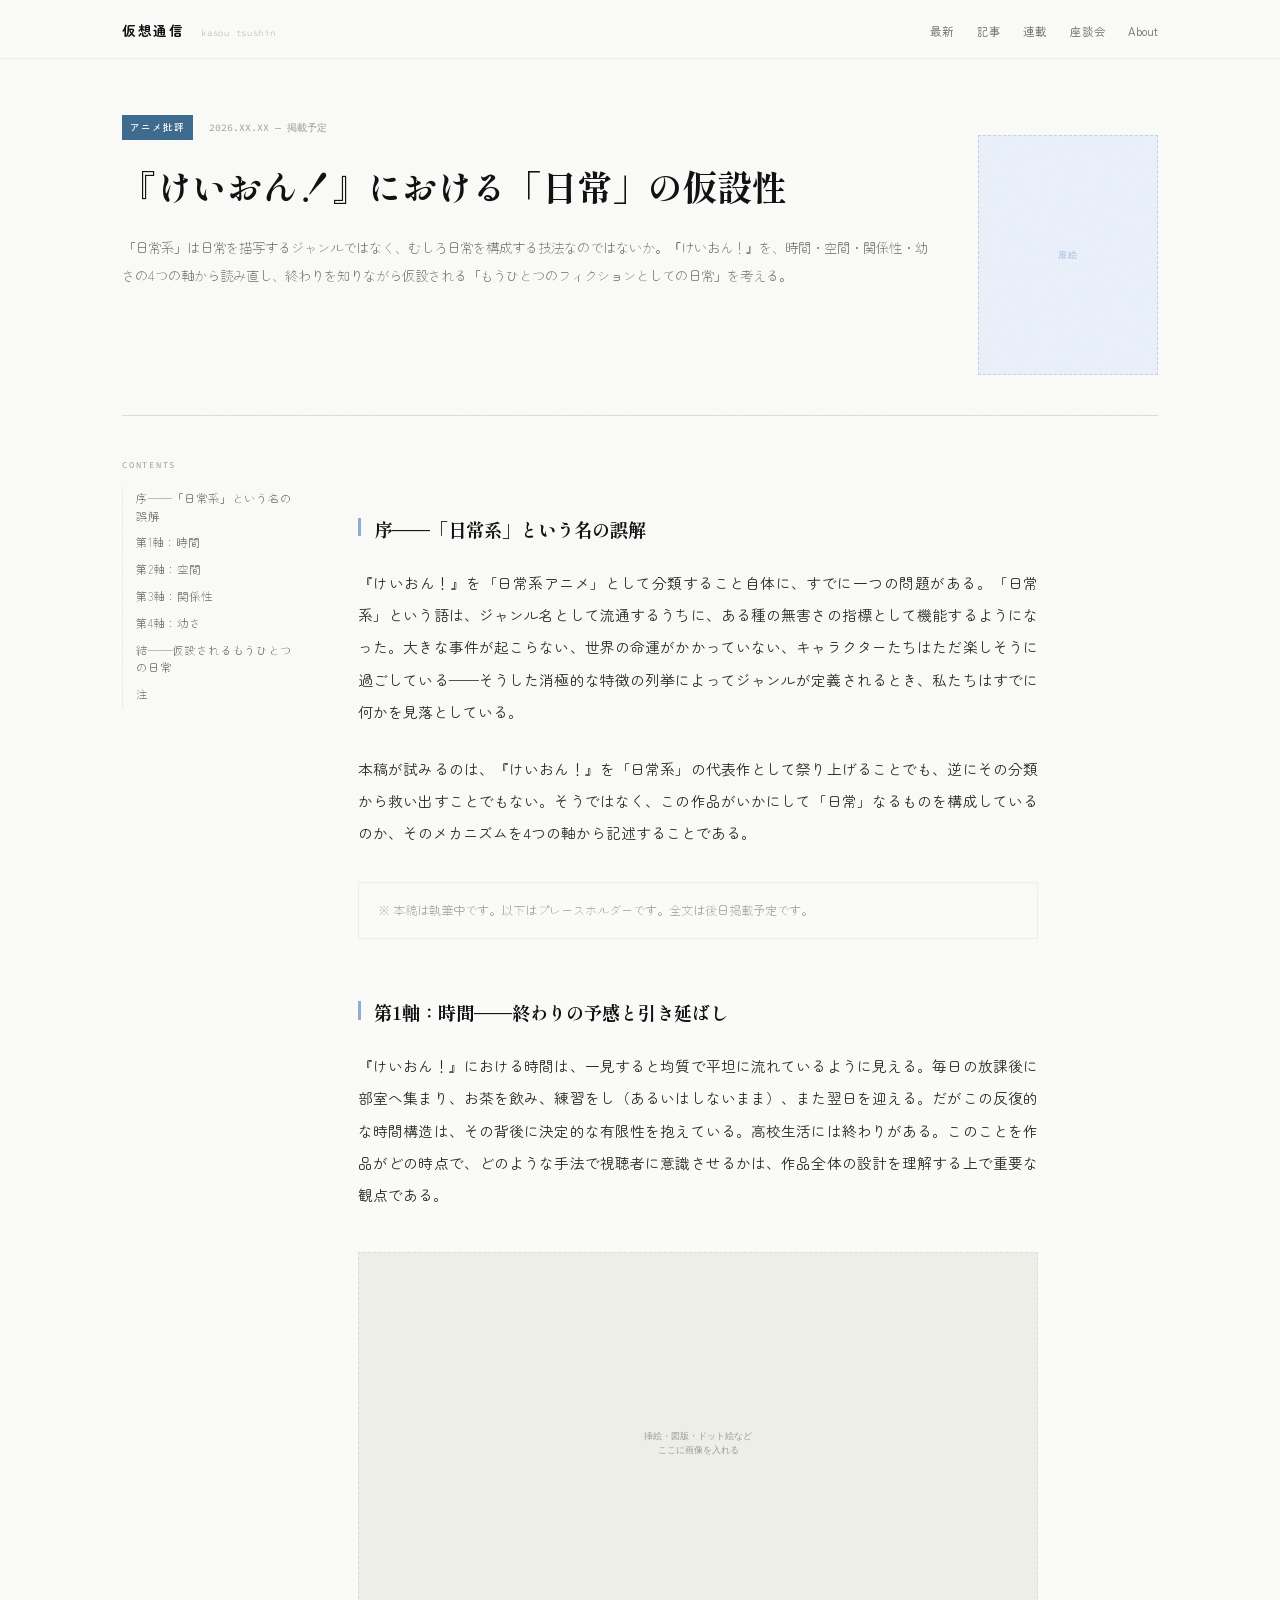
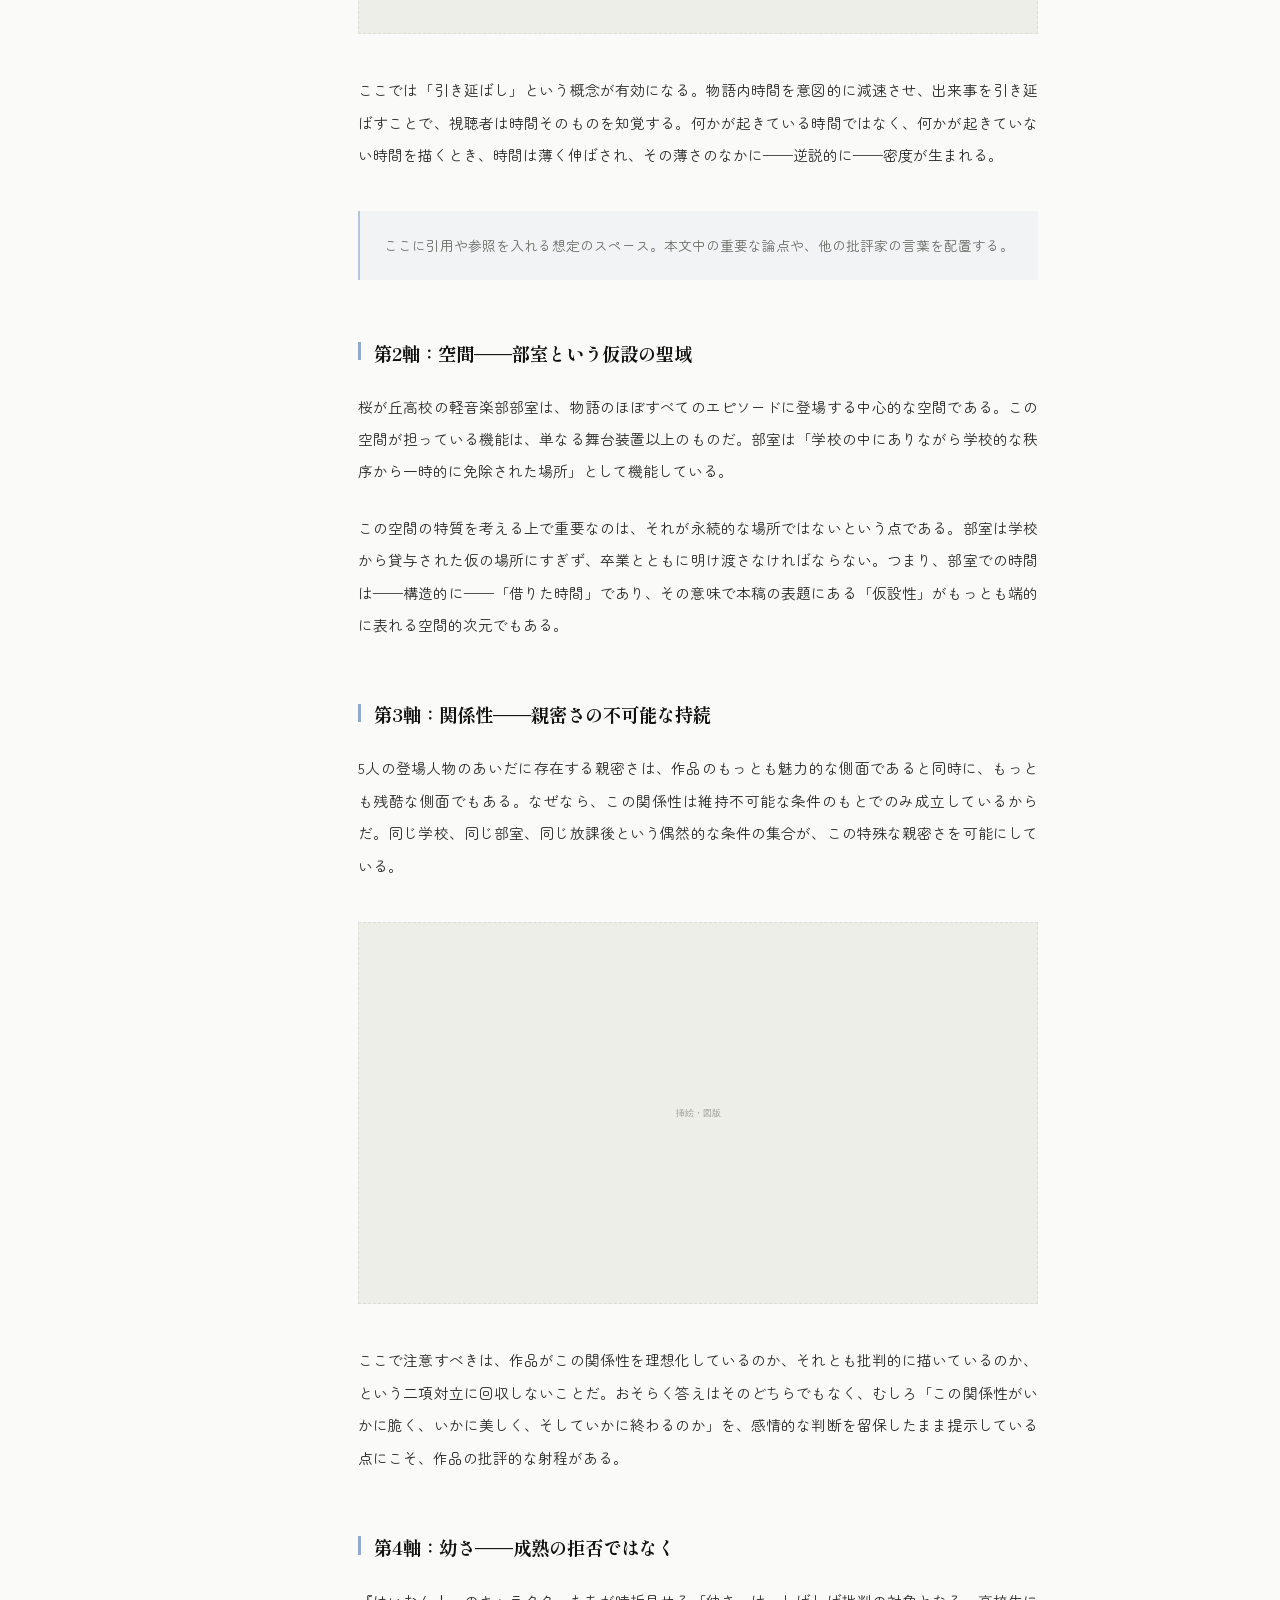
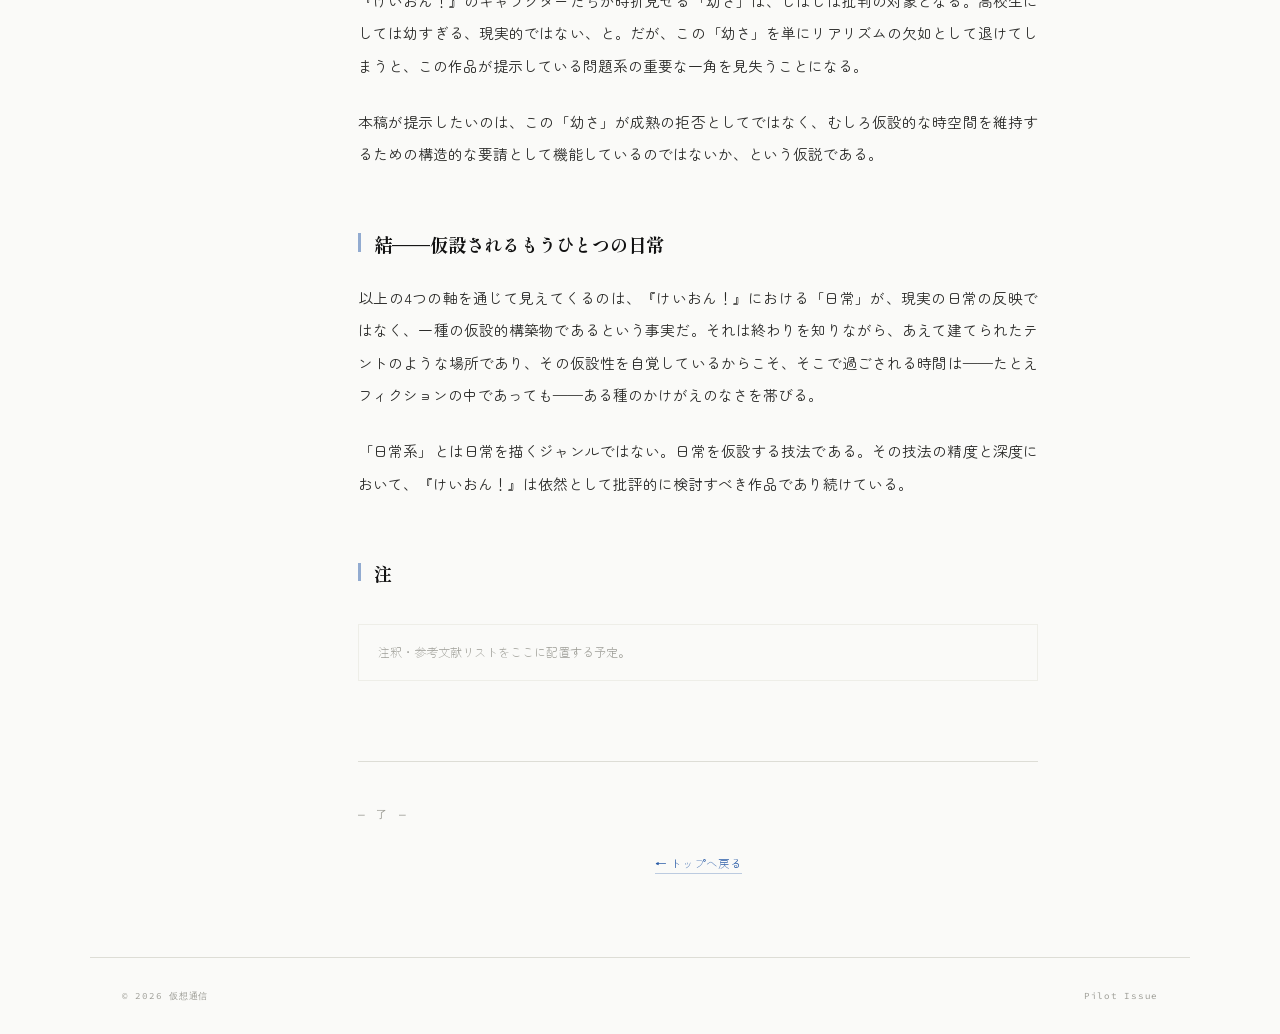
==== article-k-on.html @ 606ac93c "Create article-k-on.html" ====
<!DOCTYPE html>
<html lang="ja">
<head>
  <meta charset="UTF-8">
  <meta name="viewport" content="width=device-width, initial-scale=1.0">
  <title>『けいおん！』における「日常」の仮設性 — 仮想通信</title>
  <link rel="stylesheet" href="style.css">
</head>
<body>

  <header class="site-header">
    <div class="header-inner">
      <div>
        <a href="index.html" class="site-title">仮想通信</a>
        <span class="site-title-sub">kasou tsushin</span>
      </div>
      <button class="nav-toggle" aria-label="メニュー" onclick="document.querySelector('.site-nav').classList.toggle('open')">
        <span></span><span></span><span></span>
      </button>
      <nav class="site-nav">
        <ul>
          <li><a href="index.html#latest">最新</a></li>
          <li><a href="index.html#articles">記事</a></li>
          <li><a href="index.html#series">連載</a></li>
          <li><a href="index.html#zadankai">座談会</a></li>
          <li><a href="index.html#about">About</a></li>
        </ul>
      </nav>
    </div>
  </header>

  <header class="article-header">
    <div class="article-header-text">
      <div class="article-meta">
        <span class="tag tag-anime">アニメ批評</span>
        <span class="article-date">2026.XX.XX — 掲載予定</span>
      </div>
      <h1>『けいおん！』における「日常」の仮設性</h1>
      <p class="lead">「日常系」は日常を描写するジャンルではなく、むしろ日常を構成する技法なのではないか。『けいおん！』を、時間・空間・関係性・幼さの4つの軸から読み直し、終わりを知りながら仮設される「もうひとつのフィクションとしての日常」を考える。</p>
    </div>
    <div class="article-header-visual">
      <span class="article-visual-label">扉絵</span>
    </div>
  </header>

  <div class="header-divider"><div class="header-divider-line"></div></div>

  <div class="article-layout">

    <nav class="toc">
      <p class="toc-head">Contents</p>
      <ol>
        <li><a href="#sec1">序——「日常系」という名の誤解</a></li>
        <li><a href="#sec2">第1軸：時間</a></li>
        <li><a href="#sec3">第2軸：空間</a></li>
        <li><a href="#sec4">第3軸：関係性</a></li>
        <li><a href="#sec5">第4軸：幼さ</a></li>
        <li><a href="#sec6">結——仮設されるもうひとつの日常</a></li>
        <li><a href="#sec7">注</a></li>
      </ol>
    </nav>

    <article class="article-body">

      <h2 id="sec1">序——「日常系」という名の誤解</h2>

      <p>『けいおん！』を「日常系アニメ」として分類すること自体に、すでに一つの問題がある。「日常系」という語は、ジャンル名として流通するうちに、ある種の無害さの指標として機能するようになった。大きな事件が起こらない、世界の命運がかかっていない、キャラクターたちはただ楽しそうに過ごしている——そうした消極的な特徴の列挙によってジャンルが定義されるとき、私たちはすでに何かを見落としている。</p>

      <p>本稿が試みるのは、『けいおん！』を「日常系」の代表作として祭り上げることでも、逆にその分類から救い出すことでもない。そうではなく、この作品がいかにして「日常」なるものを構成しているのか、そのメカニズムを4つの軸から記述することである。</p>

      <div class="section-note">※ 本稿は執筆中です。以下はプレースホルダーです。全文は後日掲載予定です。</div>

      <h2 id="sec2">第1軸：時間——終わりの予感と引き延ばし</h2>

      <p>『けいおん！』における時間は、一見すると均質で平坦に流れているように見える。毎日の放課後に部室へ集まり、お茶を飲み、練習をし（あるいはしないまま）、また翌日を迎える。だがこの反復的な時間構造は、その背後に決定的な有限性を抱えている。高校生活には終わりがある。このことを作品がどの時点で、どのような手法で視聴者に意識させるかは、作品全体の設計を理解する上で重要な観点である。</p>

      <!-- 本文中のイラスト挿入枠 -->
      <div class="inline-visual">
        <span class="inline-visual-label">挿絵・図版・ドット絵など<br>ここに画像を入れる</span>
      </div>

      <p>ここでは「引き延ばし」という概念が有効になる。物語内時間を意図的に減速させ、出来事を引き延ばすことで、視聴者は時間そのものを知覚する。何かが起きている時間ではなく、何かが起きていない時間を描くとき、時間は薄く伸ばされ、その薄さのなかに——逆説的に——密度が生まれる。</p>

      <blockquote>
        <p>ここに引用や参照を入れる想定のスペース。本文中の重要な論点や、他の批評家の言葉を配置する。</p>
      </blockquote>

      <h2 id="sec3">第2軸：空間——部室という仮設の聖域</h2>

      <p>桜が丘高校の軽音楽部部室は、物語のほぼすべてのエピソードに登場する中心的な空間である。この空間が担っている機能は、単なる舞台装置以上のものだ。部室は「学校の中にありながら学校的な秩序から一時的に免除された場所」として機能している。</p>

      <p>この空間の特質を考える上で重要なのは、それが永続的な場所ではないという点である。部室は学校から貸与された仮の場所にすぎず、卒業とともに明け渡さなければならない。つまり、部室での時間は——構造的に——「借りた時間」であり、その意味で本稿の表題にある「仮設性」がもっとも端的に表れる空間的次元でもある。</p>

      <h2 id="sec4">第3軸：関係性——親密さの不可能な持続</h2>

      <p>5人の登場人物のあいだに存在する親密さは、作品のもっとも魅力的な側面であると同時に、もっとも残酷な側面でもある。なぜなら、この関係性は維持不可能な条件のもとでのみ成立しているからだ。同じ学校、同じ部室、同じ放課後という偶然的な条件の集合が、この特殊な親密さを可能にしている。</p>

      <div class="inline-visual">
        <span class="inline-visual-label">挿絵・図版</span>
      </div>

      <p>ここで注意すべきは、作品がこの関係性を理想化しているのか、それとも批判的に描いているのか、という二項対立に回収しないことだ。おそらく答えはそのどちらでもなく、むしろ「この関係性がいかに脆く、いかに美しく、そしていかに終わるのか」を、感情的な判断を留保したまま提示している点にこそ、作品の批評的な射程がある。</p>

      <h2 id="sec5">第4軸：幼さ——成熟の拒否ではなく</h2>

      <p>『けいおん！』のキャラクターたちが時折見せる「幼さ」は、しばしば批判の対象となる。高校生にしては幼すぎる、現実的ではない、と。だが、この「幼さ」を単にリアリズムの欠如として退けてしまうと、この作品が提示している問題系の重要な一角を見失うことになる。</p>

      <p>本稿が提示したいのは、この「幼さ」が成熟の拒否としてではなく、むしろ仮設的な時空間を維持するための構造的な要請として機能しているのではないか、という仮説である。</p>

      <h2 id="sec6">結——仮設されるもうひとつの日常</h2>

      <p>以上の4つの軸を通じて見えてくるのは、『けいおん！』における「日常」が、現実の日常の反映ではなく、一種の仮設的構築物であるという事実だ。それは終わりを知りながら、あえて建てられたテントのような場所であり、その仮設性を自覚しているからこそ、そこで過ごされる時間は——たとえフィクションの中であっても——ある種のかけがえのなさを帯びる。</p>

      <p>「日常系」とは日常を描くジャンルではない。日常を仮設する技法である。その技法の精度と深度において、『けいおん！』は依然として批評的に検討すべき作品であり続けている。</p>

      <h2 id="sec7">注</h2>

      <div class="section-note">注釈・参考文献リストをここに配置する予定。</div>

      <div class="article-end">
        <p>— 了 —</p>
        <a href="index.html" class="back-link">← トップへ戻る</a>
      </div>

    </article>
  </div>

  <footer class="site-footer">
    <p>&copy; 2026 仮想通信</p>
    <p>Pilot Issue</p>
  </footer>

</body>
</html>
---- style.css ----
/* ===================================
   仮想通信 — v3
   More visual, more color, illustration-ready
   =================================== */

@import url('https://fonts.googleapis.com/css2?family=Zen+Maru+Gothic:wght@300;400;500;700&family=Zen+Kaku+Gothic+New:wght@300;400;500;700&family=Shippori+Mincho:wght@400;600;700&family=Source+Code+Pro:ital,wght@0,300;0,400;1,300&display=swap');

:root {
  --issue-color:     #2b5da8;
  --issue-color-rgb: 43, 93, 168;
  --issue-pale:      #e9f0fa;

  --accent-warm:     #d4714e;
  --accent-warm-rgb: 212, 113, 78;
  --accent-green:    #4a8c6f;
  --accent-violet:   #7b6b9e;

  --bg:           #fafaf8;
  --bg-warm:      #fdf8f5;
  --fg:           #111111;
  --fg-body:      #2a2a28;
  --fg-sub:       #6b6b66;
  --fg-muted:     #9c9c95;
  --border:       #ddddd6;
  --border-faint: #eeeee8;

  --font-mincho: 'Shippori Mincho', 'YuMincho', '游明朝', serif;
  --font-gothic: 'Zen Maru Gothic', 'Zen Kaku Gothic New', 'Hiragino Kaku Gothic ProN', sans-serif;
  --font-gothic-sharp: 'Zen Kaku Gothic New', 'Hiragino Kaku Gothic ProN', sans-serif;
  --font-mono:   'Source Code Pro', 'Courier New', monospace;

  --content-max: 1100px;
  --gap: 2rem;
}

*, *::before, *::after { margin: 0; padding: 0; box-sizing: border-box; }
html { font-size: 16px; scroll-behavior: smooth; }

body {
  font-family: var(--font-gothic);
  color: var(--fg-body);
  background: var(--bg);
  line-height: 1.95;
  -webkit-font-smoothing: antialiased;
}

/* grain — subtle */
body::before {
  content: '';
  position: fixed;
  inset: 0;
  pointer-events: none;
  z-index: 9999;
  opacity: 0.02;
  background-image: url("data:image/svg+xml,%3Csvg viewBox='0 0 256 256' xmlns='http://www.w3.org/2000/svg'%3E%3Cfilter id='n'%3E%3CfeTurbulence type='fractalNoise' baseFrequency='0.9' numOctaves='4' stitchTiles='stitch'/%3E%3C/filter%3E%3Crect width='100%25' height='100%25' filter='url(%23n)'/%3E%3C/svg%3E");
  background-size: 256px;
}

a { color: inherit; text-decoration: none; }
img { max-width: 100%; display: block; }

/* === Header === */
.site-header {
  position: sticky; top: 0; z-index: 100;
  background: rgba(250, 250, 248, 0.92);
  backdrop-filter: blur(12px);
  border-bottom: 1px solid var(--border-faint);
}
.header-inner {
  max-width: var(--content-max);
  margin: 0 auto;
  padding: 0.85rem var(--gap);
  display: flex;
  align-items: baseline;
  justify-content: space-between;
}
.site-title {
  font-family: var(--font-gothic);
  font-size: 0.85rem;
  font-weight: 700;
  letter-spacing: 0.12em;
  color: var(--fg);
}
.site-title-sub {
  font-family: var(--font-mono);
  font-size: 0.55rem;
  font-weight: 300;
  letter-spacing: 0.08em;
  color: var(--fg-muted);
  margin-left: 0.8rem;
}
.site-nav ul { display: flex; gap: 1.4rem; list-style: none; }
.site-nav a {
  font-family: var(--font-gothic);
  font-size: 0.72rem;
  font-weight: 400;
  color: var(--fg-sub);
  transition: color 0.2s;
}
.site-nav a:hover { color: var(--fg); }
.nav-toggle {
  display: none;
  background: none; border: none; cursor: pointer; padding: 4px;
}
.nav-toggle span {
  display: block; width: 18px; height: 1px; background: var(--fg); margin: 5px 0;
}

/* === Hero — 群像の表紙的なインパクト === */
.hero {
  max-width: var(--content-max);
  margin: 0 auto;
  padding: 3.5rem var(--gap) 3rem;
  display: grid;
  grid-template-columns: 1fr 280px;
  gap: 3rem;
  align-items: center;
}

.hero-text {
  /* text side */
}

.hero-issue {
  font-family: var(--font-mono);
  font-size: 0.6rem;
  font-weight: 300;
  letter-spacing: 0.2em;
  color: var(--issue-color);
  margin-bottom: 1.5rem;
  display: flex;
  align-items: center;
  gap: 0.8rem;
}
.hero-issue::before {
  content: '';
  display: block;
  width: 28px; height: 1px;
  background: var(--issue-color);
}

.hero h1 {
  font-family: var(--font-mincho);
  font-size: clamp(1.7rem, 4vw, 2.6rem);
  font-weight: 700;
  line-height: 1.55;
  letter-spacing: 0.02em;
  color: var(--fg);
}
.hero h1 em {
  font-style: normal;
  color: var(--issue-color);
}

.hero-desc {
  margin-top: 1.5rem;
  font-size: 0.84rem;
  font-weight: 400;
  line-height: 2.1;
  color: var(--fg-sub);
}

/* ヒーローのイラスト枠 */
.hero-visual {
  aspect-ratio: 4 / 5;
  background: var(--issue-pale);
  border: 2px dashed rgba(var(--issue-color-rgb), 0.2);
  display: flex;
  flex-direction: column;
  align-items: center;
  justify-content: center;
  gap: 0.8rem;
  position: relative;
  overflow: hidden;
}

/* ドット絵風デコレーション */
.hero-visual::before {
  content: '';
  position: absolute;
  inset: 8px;
  background:
    linear-gradient(90deg, rgba(var(--issue-color-rgb), 0.08) 1px, transparent 1px),
    linear-gradient(rgba(var(--issue-color-rgb), 0.08) 1px, transparent 1px);
  background-size: 12px 12px;
  opacity: 0.5;
}

.hero-visual-label {
  font-family: var(--font-mono);
  font-size: 0.6rem;
  color: rgba(var(--issue-color-rgb), 0.5);
  letter-spacing: 0.1em;
  z-index: 1;
}

/* ドット絵的な装飾パターン — 純CSS */
.pixel-deco {
  width: 80px; height: 80px;
  z-index: 1;
  display: grid;
  grid-template-columns: repeat(8, 1fr);
  grid-template-rows: repeat(8, 1fr);
  gap: 1px;
}
.pixel-deco span {
  border-radius: 1px;
}

/* === Divider === */
.divider {
  max-width: var(--content-max);
  margin: 0 auto;
  padding: 0 var(--gap);
}
.divider-line { height: 1px; background: var(--border); }

/* 色つきディバイダー */
.divider-color .divider-line {
  height: 3px;
  background: linear-gradient(
    90deg,
    var(--issue-color) 0%, var(--issue-color) 30%,
    var(--accent-warm) 30%, var(--accent-warm) 55%,
    var(--accent-green) 55%, var(--accent-green) 75%,
    var(--accent-violet) 75%, var(--accent-violet) 100%
  );
  opacity: 0.6;
}

/* === Main Layout === */
.main-grid {
  display: grid;
  grid-template-columns: 1fr 240px;
  gap: 4rem;
  max-width: var(--content-max);
  margin: 0 auto;
  padding: 3rem var(--gap) 5rem;
}

/* === Section Head === */
.section-head {
  display: flex;
  align-items: baseline;
  gap: 1rem;
  margin-bottom: 1.8rem;
}
.section-head-label {
  font-family: var(--font-mono);
  font-size: 0.58rem;
  font-weight: 400;
  letter-spacing: 0.15em;
  color: var(--issue-color);
  text-transform: uppercase;
  white-space: nowrap;
}
.section-head-line { flex: 1; height: 1px; background: var(--border); }

/* === Featured === */
.featured { margin-bottom: 3.5rem; }

.featured-card {
  padding: 0;
  display: grid;
  grid-template-columns: 1fr 200px;
  gap: 2rem;
  align-items: start;
}

.featured-card-text {
  padding: 1.5rem 0;
}

.featured-meta {
  display: flex;
  align-items: center;
  gap: 1rem;
  margin-bottom: 1rem;
}
.tag {
  font-family: var(--font-gothic-sharp);
  font-size: 0.6rem;
  font-weight: 500;
  letter-spacing: 0.1em;
  padding: 3px 8px;
  color: #fff;
}
.status {
  font-family: var(--font-mono);
  font-size: 0.6rem;
  color: var(--fg-muted);
}
.featured-card h3 {
  font-family: var(--font-mincho);
  font-size: 1.4rem;
  font-weight: 700;
  line-height: 1.65;
  color: var(--fg);
  margin-bottom: 1rem;
}
.featured-card .excerpt {
  font-size: 0.83rem;
  font-weight: 300;
  line-height: 2.1;
  color: var(--fg-sub);
}
.read-btn {
  display: inline-flex;
  align-items: center;
  gap: 0.6rem;
  margin-top: 1.5rem;
  font-size: 0.72rem;
  font-weight: 500;
  letter-spacing: 0.08em;
  color: var(--issue-color);
  padding: 0.5rem 0;
  border-bottom: 1px solid var(--issue-color);
  transition: gap 0.3s;
}
.read-btn:hover { gap: 1rem; }

/* 記事のイラスト枠 */
.article-visual {
  aspect-ratio: 3 / 4;
  background: var(--issue-pale);
  border: 1.5px dashed rgba(var(--issue-color-rgb), 0.2);
  display: flex;
  align-items: center;
  justify-content: center;
  position: relative;
  margin-top: 1.5rem;
}
.article-visual-label {
  font-family: var(--font-mono);
  font-size: 0.55rem;
  color: rgba(var(--issue-color-rgb), 0.4);
  letter-spacing: 0.08em;
  text-align: center;
  line-height: 1.6;
}

/* === Article List === */
.articles-section { margin-bottom: 3.5rem; }
.article-item {
  padding: 1.5rem 0;
  border-top: 1px solid var(--border-faint);
  display: grid;
  grid-template-columns: 56px 1fr 80px;
  gap: 1.2rem;
  align-items: start;
}
.article-num {
  font-family: var(--font-mono);
  font-size: 1.8rem;
  font-weight: 300;
  color: var(--border);
  line-height: 1;
  padding-top: 0.1rem;
}
.article-item .tag { margin-bottom: 0.4rem; }

.tag-anime   { background: #3d6b8e; }
.tag-music   { background: var(--accent-green); }
.tag-thought { background: var(--accent-violet); }
.tag-book    { background: var(--accent-warm); }

.article-item h3 {
  font-family: var(--font-mincho);
  font-size: 1rem;
  font-weight: 600;
  line-height: 1.7;
  color: var(--fg);
  margin-bottom: 0.3rem;
  transition: color 0.2s;
}
.article-item h3:hover { color: var(--issue-color); }
.article-item > div > p {
  font-size: 0.78rem;
  font-weight: 300;
  line-height: 1.9;
  color: var(--fg-sub);
}

/* 記事リスト内の小さなイラスト枠 */
.article-thumb {
  aspect-ratio: 1;
  background: var(--border-faint);
  border: 1px dashed var(--border);
  display: flex;
  align-items: center;
  justify-content: center;
  margin-top: 0.2rem;
}
.article-thumb-label {
  font-family: var(--font-mono);
  font-size: 0.45rem;
  color: var(--fg-muted);
  text-align: center;
}

/* === Series === */
.series-section { margin-bottom: 3.5rem; }

.series-card {
  padding: 1.4rem 0;
  border-top: 1px solid var(--border-faint);
}
.series-header {
  display: flex;
  align-items: baseline;
  gap: 0.8rem;
  margin-bottom: 0.4rem;
}
.series-name {
  font-size: 0.65rem;
  font-weight: 500;
  letter-spacing: 0.08em;
  color: var(--fg-muted);
}
.series-ep {
  font-family: var(--font-mono);
  font-size: 0.6rem;
  font-weight: 300;
  color: var(--fg-muted);
}
.series-card h3 {
  font-size: 1rem;
  font-weight: 500;
  line-height: 1.7;
  color: var(--fg);
  margin-bottom: 0.3rem;
}
.series-card h3 a { color: inherit; transition: color 0.2s; }
.series-card h3 a:hover { color: var(--issue-color); }
.series-card p {
  font-size: 0.78rem;
  font-weight: 300;
  line-height: 1.9;
  color: var(--fg-sub);
}
.series-card .participants {
  font-family: var(--font-mono);
  font-size: 0.62rem;
  color: var(--fg-muted);
  margin-top: 0.4rem;
}

/* === 座談会 === */
.zadankai-section { margin-bottom: 2rem; }

.zadankai-card {
  padding: 1.6rem 1.8rem;
  border-left: 3px solid var(--accent-warm);
  background: rgba(var(--accent-warm-rgb), 0.04);
}
.zadankai-label {
  font-family: var(--font-gothic-sharp);
  font-size: 0.58rem;
  font-weight: 500;
  letter-spacing: 0.15em;
  color: var(--accent-warm);
  margin-bottom: 0.5rem;
}
.zadankai-card h3 {
  font-size: 1.08rem;
  font-weight: 500;
  line-height: 1.7;
  color: var(--fg);
  margin-bottom: 0.5rem;
}
.zadankai-card h3 a { color: inherit; transition: color 0.2s; }
.zadankai-card h3 a:hover { color: var(--accent-warm); }
.zadankai-card .zadankai-desc {
  font-size: 0.8rem;
  font-weight: 300;
  line-height: 2;
  color: var(--fg-sub);
}
.zadankai-card .participants {
  font-family: var(--font-mono);
  font-size: 0.62rem;
  color: var(--fg-muted);
  margin-top: 0.6rem;
}

/* === Sidebar === */
.sidebar {
  display: flex;
  flex-direction: column;
  gap: 2.5rem;
  padding-top: 0.5rem;
}
.sb-head {
  font-family: var(--font-mono);
  font-size: 0.55rem;
  font-weight: 400;
  letter-spacing: 0.2em;
  text-transform: uppercase;
  color: var(--fg-muted);
  margin-bottom: 0.8rem;
}
.sb p {
  font-size: 0.78rem;
  font-weight: 300;
  line-height: 1.95;
  color: var(--fg-sub);
}
.sb-list {
  list-style: none;
  font-size: 0.76rem;
  font-weight: 300;
  line-height: 1.6;
  color: var(--fg-sub);
}
.sb-list li {
  padding: 0.3rem 0 0.3rem 0.8rem;
  position: relative;
}
.sb-list li::before {
  content: '';
  position: absolute;
  left: 0; top: 50%;
  width: 4px; height: 1px;
  background: var(--fg-muted);
}
.sb-list a { transition: color 0.2s; }
.sb-list a:hover { color: var(--issue-color); }

/* sidebar visual slot */
.sb-visual {
  aspect-ratio: 4 / 3;
  background: var(--border-faint);
  border: 1.5px dashed var(--border);
  display: flex;
  align-items: center;
  justify-content: center;
}
.sb-visual-label {
  font-family: var(--font-mono);
  font-size: 0.5rem;
  color: var(--fg-muted);
  text-align: center;
  line-height: 1.6;
}

.contact-box {
  font-family: var(--font-mono);
  font-size: 0.65rem;
  color: var(--fg-muted);
  padding: 0.8rem;
  border: 1px solid var(--border-faint);
  text-align: center;
  line-height: 1.8;
}

/* === Footer === */
.site-footer {
  border-top: 1px solid var(--border);
  padding: 1.8rem var(--gap);
  display: flex;
  justify-content: space-between;
  align-items: baseline;
  max-width: var(--content-max);
  margin: 0 auto;
}
.site-footer p {
  font-family: var(--font-mono);
  font-size: 0.58rem;
  letter-spacing: 0.08em;
  color: var(--fg-muted);
}

/* === Article Detail === */
.article-header {
  max-width: var(--content-max);
  margin: 0 auto;
  padding: 3.5rem var(--gap) 2.5rem;
  display: grid;
  grid-template-columns: 1fr 180px;
  gap: 2.5rem;
  align-items: start;
}
.article-header-text { /* text column */ }

.article-meta {
  display: flex;
  align-items: center;
  gap: 1rem;
  margin-bottom: 1.2rem;
  flex-wrap: wrap;
}
.article-date {
  font-family: var(--font-mono);
  font-size: 0.62rem;
  color: var(--fg-muted);
}
.article-header h1 {
  font-family: var(--font-mincho);
  font-size: clamp(1.5rem, 3.5vw, 2.2rem);
  font-weight: 700;
  line-height: 1.55;
  color: var(--fg);
}
.article-header .lead {
  margin-top: 1.2rem;
  font-size: 0.84rem;
  font-weight: 300;
  line-height: 2.1;
  color: var(--fg-sub);
}

/* article header visual */
.article-header-visual {
  aspect-ratio: 3 / 4;
  background: var(--issue-pale);
  border: 1.5px dashed rgba(var(--issue-color-rgb), 0.2);
  display: flex;
  align-items: center;
  justify-content: center;
  margin-top: 1.2rem;
}

.header-divider {
  max-width: var(--content-max);
  margin: 0 auto;
  padding: 0 var(--gap);
}
.header-divider-line { height: 1px; background: var(--border); }

.article-layout {
  display: grid;
  grid-template-columns: 180px 1fr;
  gap: 3.5rem;
  max-width: var(--content-max);
  margin: 0 auto;
  padding: 2.5rem var(--gap) 5rem;
}

/* TOC */
.toc { position: sticky; top: 4.5rem; align-self: start; }
.toc-head {
  font-family: var(--font-mono);
  font-size: 0.55rem;
  font-weight: 400;
  letter-spacing: 0.2em;
  text-transform: uppercase;
  color: var(--fg-muted);
  margin-bottom: 0.8rem;
}
.toc ol { list-style: none; }
.toc li {
  font-size: 0.72rem;
  font-weight: 300;
  line-height: 1.5;
  padding: 0.3rem 0 0.3rem 0.8rem;
  border-left: 1px solid var(--border-faint);
  color: var(--fg-sub);
  transition: border-color 0.2s, color 0.2s;
}
.toc li:hover { border-left-color: var(--issue-color); color: var(--fg); }
.toc li a { color: inherit; }

/* Article prose */
.article-body { max-width: 680px; }
.article-body h2 {
  font-family: var(--font-mincho);
  font-size: 1.15rem;
  font-weight: 700;
  margin-top: 3.5rem;
  margin-bottom: 1.2rem;
  color: var(--fg);
  position: relative;
  padding-left: 1rem;
}
.article-body h2::before {
  content: '';
  position: absolute;
  left: 0; top: 0.35em;
  width: 3px; height: 1em;
  background: var(--issue-color);
  opacity: 0.5;
}
.article-body h3 {
  font-family: var(--font-mincho);
  font-size: 1rem;
  font-weight: 600;
  margin-top: 2.5rem;
  margin-bottom: 0.8rem;
}
.article-body p {
  font-family: var(--font-gothic);
  font-size: 0.92rem;
  font-weight: 400;
  line-height: 2.2;
  margin-bottom: 1.5rem;
  text-align: justify;
  word-break: break-all;
  overflow-wrap: break-word;
  color: var(--fg-body);
}
.article-body blockquote {
  margin: 2.5rem 0;
  padding: 1.2rem 1.5rem;
  background: rgba(var(--issue-color-rgb), 0.04);
  border-left: 2px solid rgba(var(--issue-color-rgb), 0.3);
}
.article-body blockquote p {
  font-size: 0.85rem;
  color: var(--fg-sub);
  margin-bottom: 0;
}

/* 本文中のイラスト挿入枠 */
.inline-visual {
  margin: 2.5rem 0;
  aspect-ratio: 16 / 9;
  background: var(--border-faint);
  border: 1.5px dashed var(--border);
  display: flex;
  align-items: center;
  justify-content: center;
}
.inline-visual-label {
  font-family: var(--font-mono);
  font-size: 0.55rem;
  color: var(--fg-muted);
  text-align: center;
  line-height: 1.6;
}

.section-note {
  font-size: 0.76rem;
  font-weight: 300;
  color: var(--fg-muted);
  line-height: 1.9;
  margin: 2rem 0;
  padding: 1rem 1.2rem;
  border: 1px solid var(--border-faint);
}
.article-end {
  margin-top: 5rem;
  padding-top: 2.5rem;
  border-top: 1px solid var(--border);
  text-align: center;
}
.article-end p {
  font-family: var(--font-mono);
  font-size: 0.7rem;
  color: var(--fg-muted);
  letter-spacing: 0.2em;
  margin-bottom: 1.2rem;
}
.back-link {
  font-size: 0.72rem;
  font-weight: 300;
  color: var(--issue-color);
  border-bottom: 1px solid rgba(var(--issue-color-rgb), 0.3);
  padding-bottom: 2px;
  transition: border-color 0.2s;
}
.back-link:hover { border-bottom-color: var(--issue-color); }

/* === Responsive === */
@media (max-width: 860px) {
  .hero { grid-template-columns: 1fr; gap: 2rem; }
  .hero-visual { max-width: 240px; }
  .main-grid { grid-template-columns: 1fr; gap: 3rem; }
  .featured-card { grid-template-columns: 1fr; }
  .article-visual { max-width: 160px; }
  .article-item { grid-template-columns: 48px 1fr; }
  .article-thumb { display: none; }
  .article-layout { grid-template-columns: 1fr; gap: 0; }
  .toc {
    position: static;
    margin-bottom: 2rem;
    padding-bottom: 1.5rem;
    border-bottom: 1px solid var(--border-faint);
  }
  .article-header { grid-template-columns: 1fr; }
  .article-header-visual { max-width: 160px; }
}

@media (max-width: 640px) {
  .nav-toggle { display: block; }
  .site-nav { display: none; width: 100%; padding-top: 0.6rem; }
  .site-nav.open { display: block; }
  .site-nav ul { flex-direction: column; gap: 0.5rem; }
  .header-inner { flex-wrap: wrap; }
  .site-title-sub { display: none; }
  .hero { padding: 2.5rem var(--gap) 2rem; }
  .hero h1 { font-size: 1.4rem; }
  .main-grid { padding: 2rem var(--gap) 3rem; }
  .article-item { grid-template-columns: 1fr; gap: 0; }
  .article-num { display: none; }
  .featured-card h3 { font-size: 1.2rem; }
  .zadankai-card { padding: 1.2rem 1.4rem; }
  .site-footer { flex-direction: column; gap: 0.5rem; }
}
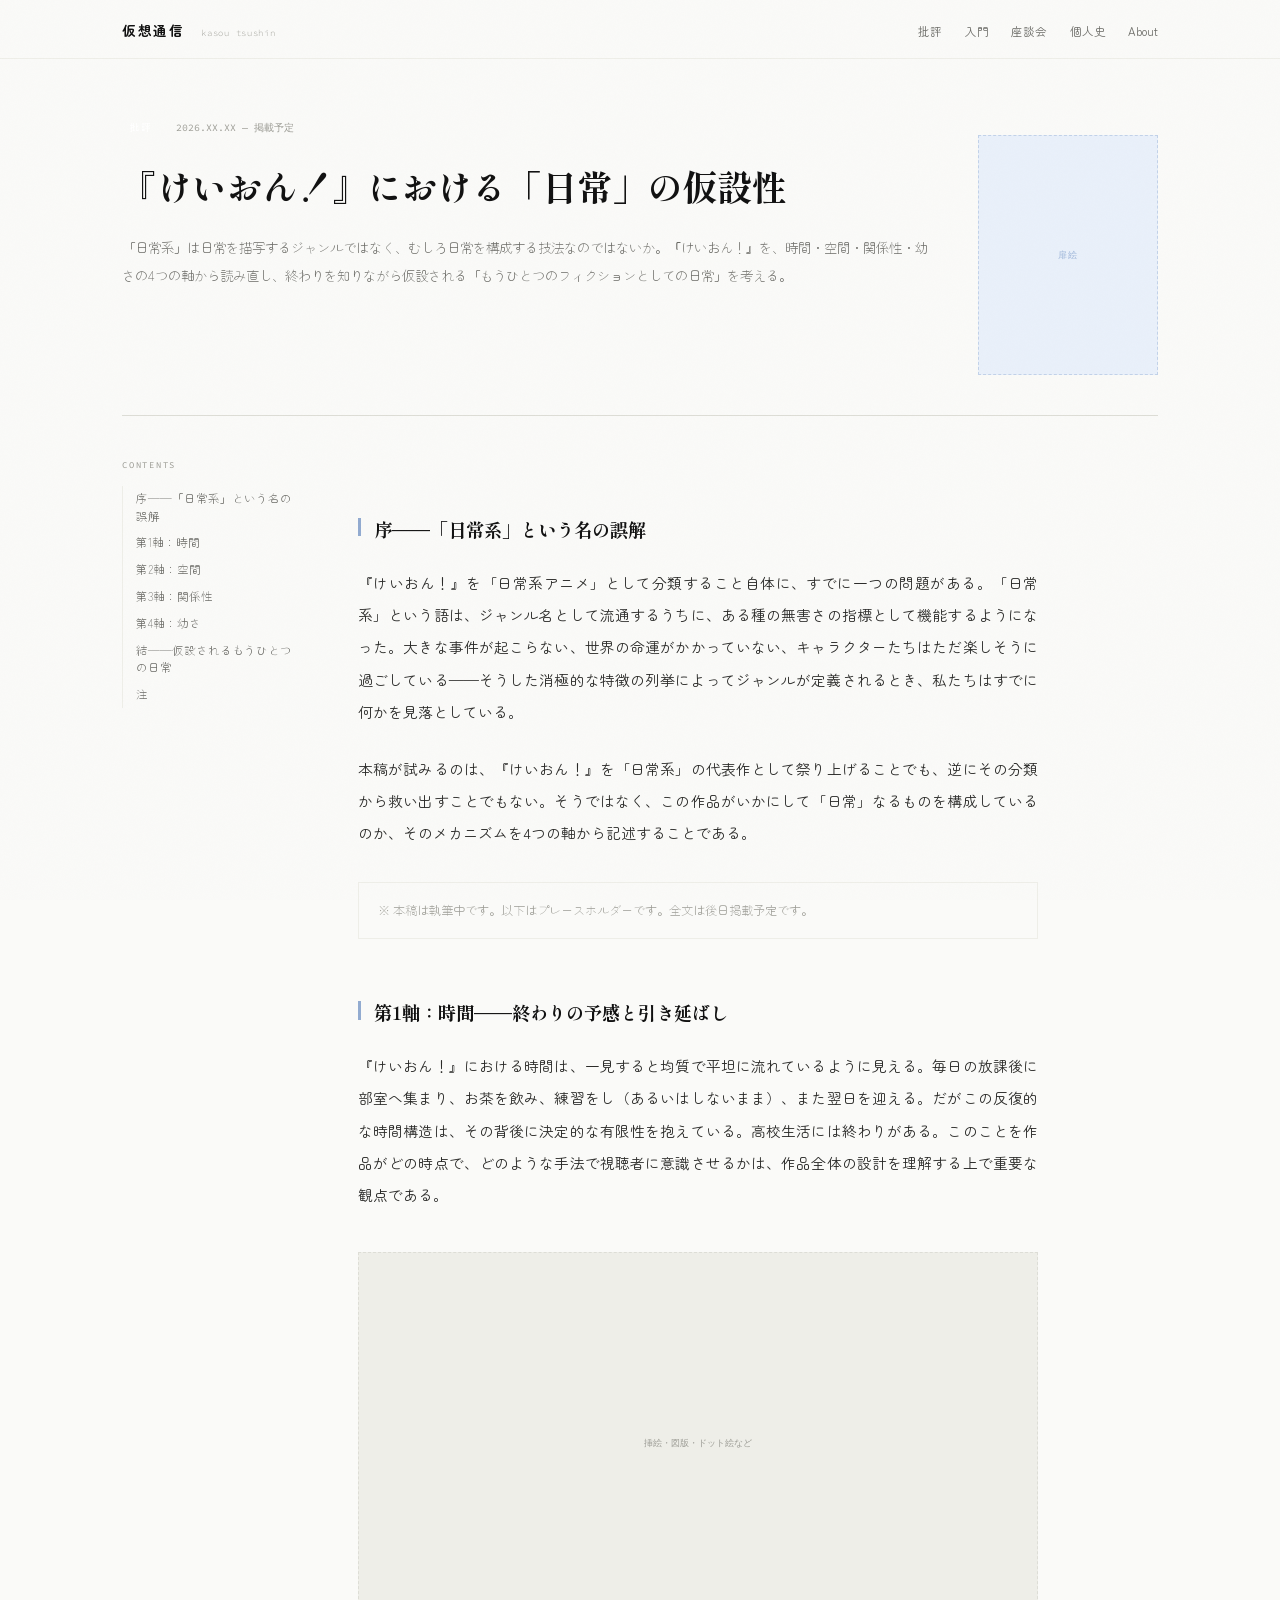
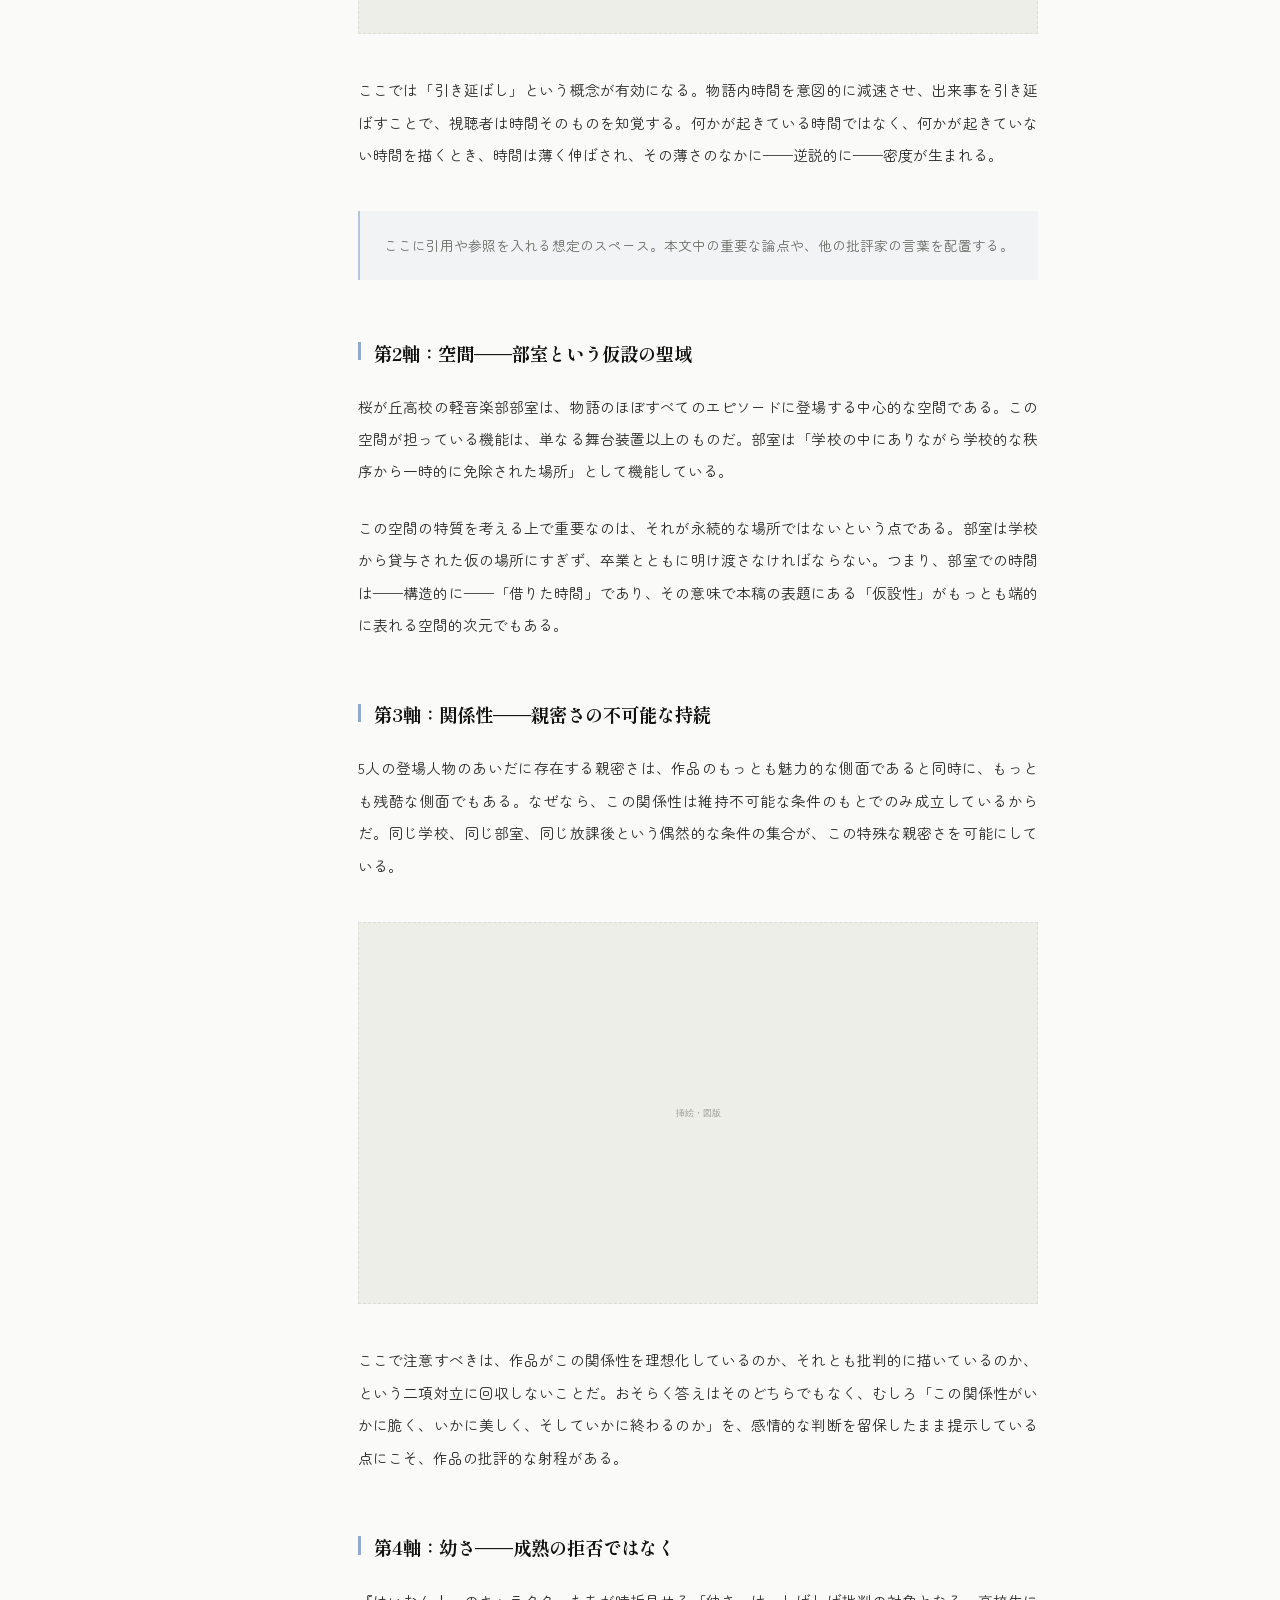
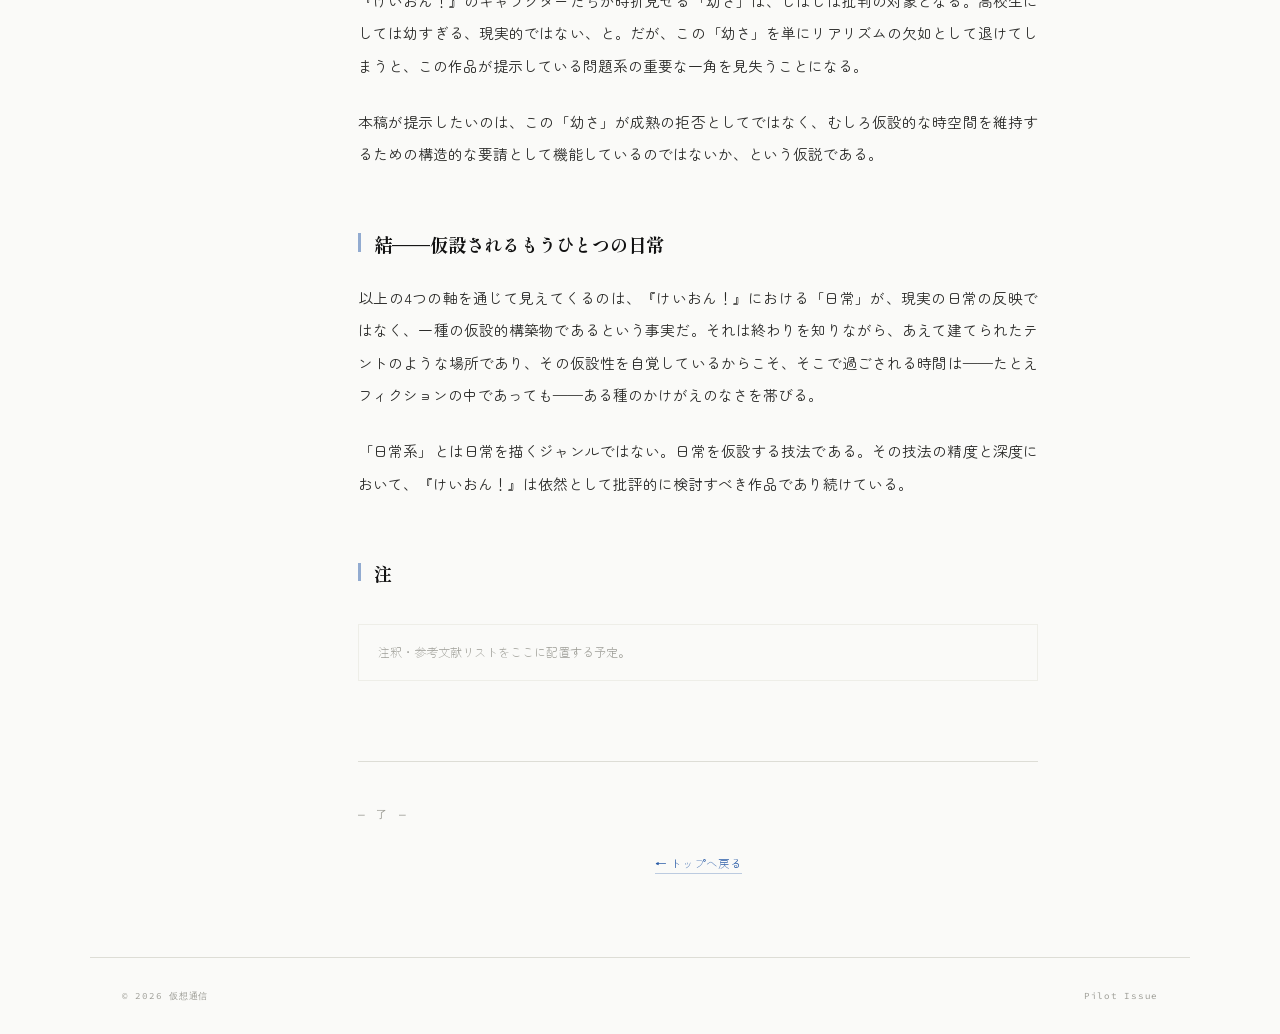
==== commit e8784172: "Update article-k-on.html" ====
--- a/article-k-on.html
+++ b/article-k-on.html
@@ -19,10 +19,10 @@
       </button>
       <nav class="site-nav">
         <ul>
-          <li><a href="index.html#latest">最新</a></li>
-          <li><a href="index.html#articles">記事</a></li>
-          <li><a href="index.html#series">連載</a></li>
+          <li><a href="index.html#critique">批評</a></li>
+          <li><a href="index.html#intro">入門</a></li>
           <li><a href="index.html#zadankai">座談会</a></li>
+          <li><a href="index.html#history">個人史</a></li>
           <li><a href="index.html#about">About</a></li>
         </ul>
       </nav>
@@ -32,7 +32,7 @@
   <header class="article-header">
     <div class="article-header-text">
       <div class="article-meta">
-        <span class="tag tag-anime">アニメ批評</span>
+        <span class="tag tag-critique">批評</span>
         <span class="article-date">2026.XX.XX — 掲載予定</span>
       </div>
       <h1>『けいおん！』における「日常」の仮設性</h1>
@@ -74,9 +74,8 @@
 
       <p>『けいおん！』における時間は、一見すると均質で平坦に流れているように見える。毎日の放課後に部室へ集まり、お茶を飲み、練習をし（あるいはしないまま）、また翌日を迎える。だがこの反復的な時間構造は、その背後に決定的な有限性を抱えている。高校生活には終わりがある。このことを作品がどの時点で、どのような手法で視聴者に意識させるかは、作品全体の設計を理解する上で重要な観点である。</p>
 
-      <!-- 本文中のイラスト挿入枠 -->
       <div class="inline-visual">
-        <span class="inline-visual-label">挿絵・図版・ドット絵など<br>ここに画像を入れる</span>
+        <span class="inline-visual-label">挿絵・図版・ドット絵など</span>
       </div>
 
       <p>ここでは「引き延ばし」という概念が有効になる。物語内時間を意図的に減速させ、出来事を引き延ばすことで、視聴者は時間そのものを知覚する。何かが起きている時間ではなく、何かが起きていない時間を描くとき、時間は薄く伸ばされ、その薄さのなかに——逆説的に——密度が生まれる。</p>
